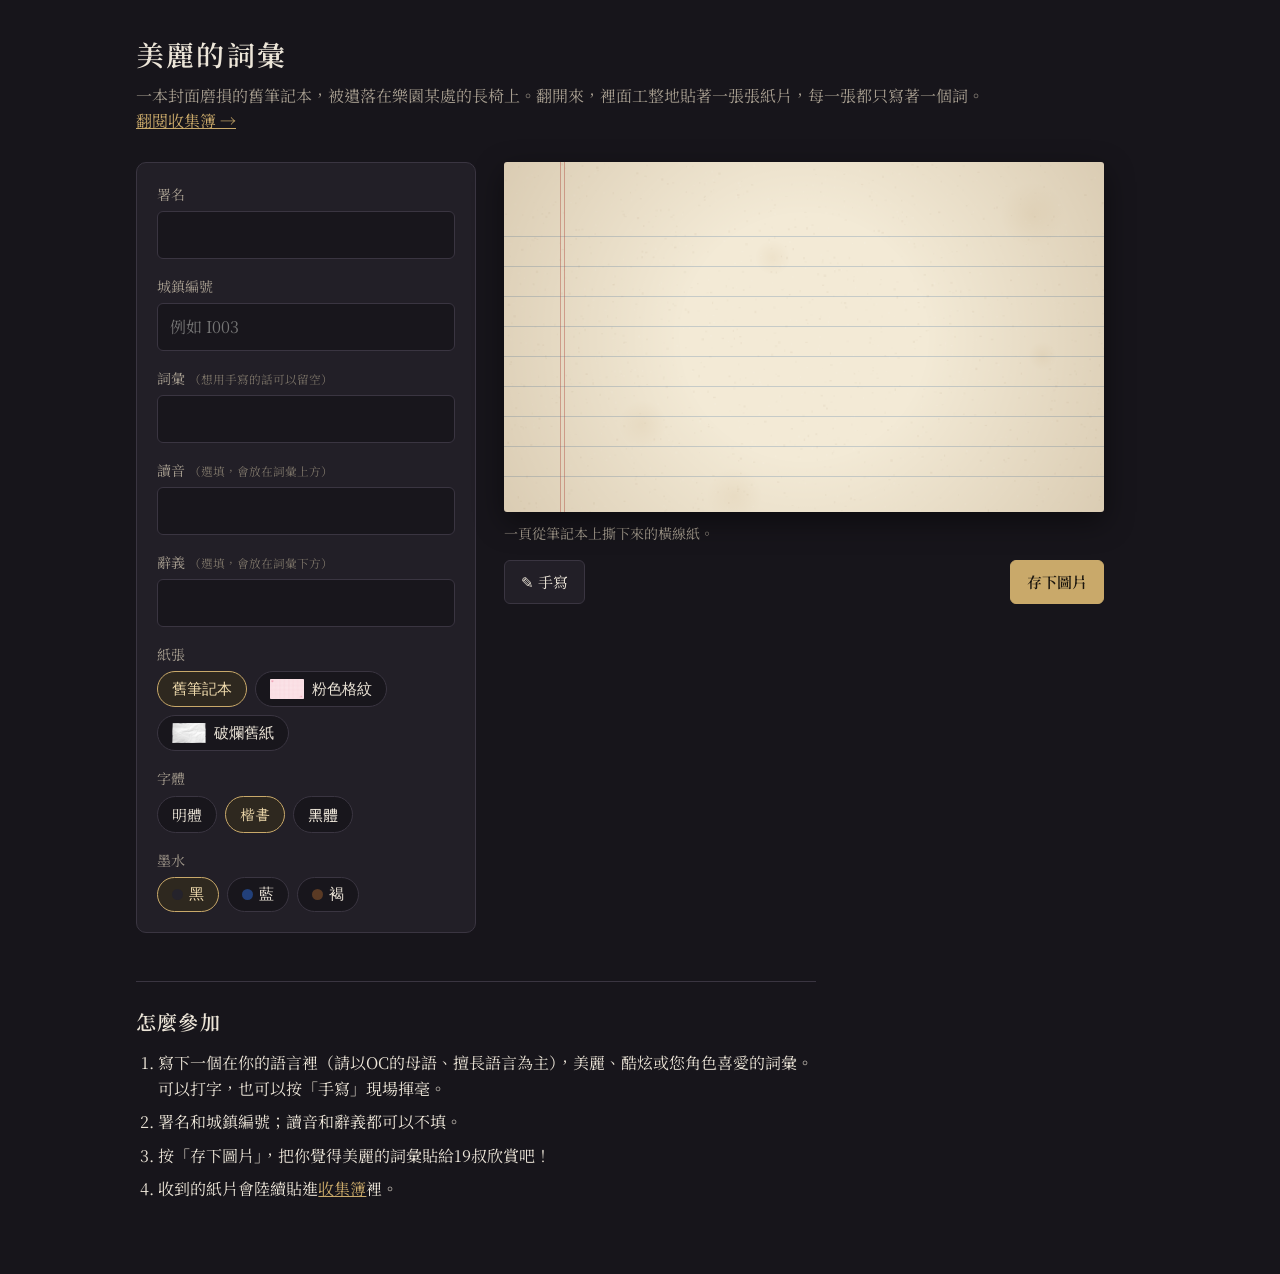
==== index.html @ 9ce546ff "把檔案移到最外層" ====
<!doctype html>
<html lang="zh-Hant">
  <head>
    <meta charset="utf-8" />
    <meta name="viewport" content="width=device-width, initial-scale=1" />
    <title>我在尋找字</title>
    <link rel="preconnect" href="https://fonts.googleapis.com" />
    <link rel="preconnect" href="https://fonts.gstatic.com" crossorigin />
    <link
      href="https://fonts.googleapis.com/css2?family=LXGW+WenKai+TC&family=Noto+Sans+TC:wght@500&family=Noto+Serif+TC:wght@400;600&display=swap"
      rel="stylesheet"
    />
    <link rel="stylesheet" href="css/maker.css" />
  </head>
  <body>
    <div class="wrap">
      <header>
        <h1>美麗的詞彙</h1>
        <p>
          一本封面磨損的舊筆記本，被遺落在樂園某處的長椅上。翻開來，裡面工整地貼著一張張紙片，每一張都只寫著一個詞。
        </p>
        <p><a href="book.html">翻閱收集簿 →</a></p>
      </header>

      <div class="layout">
        <div class="panel">
          <div class="field">
            <label class="lbl" for="name">署名</label>
            <input type="text" id="name" maxlength="24" autocomplete="off" />
          </div>
          <div class="field">
            <label class="lbl" for="town">城鎮編號</label>
            <input
              type="text"
              id="town"
              maxlength="16"
              autocomplete="off"
              placeholder="例如 I003"
            />
          </div>
          <div class="field">
            <label class="lbl" for="word"
              >詞彙 <small>（想用手寫的話可以留空）</small></label
            >
            <input type="text" id="word" maxlength="40" autocomplete="off" />
          </div>
          <div class="field">
            <label class="lbl" for="reading"
              >讀音 <small>（選填，會放在詞彙上方）</small></label
            >
            <input type="text" id="reading" maxlength="40" autocomplete="off" />
          </div>
          <div class="field">
            <label class="lbl" for="meaning"
              >辭義 <small>（選填，會放在詞彙下方）</small></label
            >
            <input type="text" id="meaning" maxlength="60" autocomplete="off" />
          </div>
          <div class="field">
            <span class="lbl">紙張</span>
            <div class="chips" id="papers"></div>
          </div>
          <div class="field">
            <span class="lbl">字體</span>
            <div class="chips" id="fonts"></div>
          </div>
          <div class="field">
            <span class="lbl">墨水</span>
            <div class="chips" id="inks"></div>
          </div>
        </div>

        <div class="preview-col">
          <div class="canvas-box">
            <canvas
              id="card"
              width="1200"
              height="700"
              aria-label="詞彙卡預覽"
            ></canvas>
          </div>
          <p class="paper-desc" id="paperDesc"></p>
          <div class="toolbar">
            <button class="btn" id="drawToggle" type="button">✎ 手寫</button>
            <div class="pen-tools" id="penTools">
              <label class="lbl" for="penSize" style="margin: 0">筆粗</label>
              <input
                type="range"
                id="penSize"
                min="1"
                max="8"
                step="0.5"
                value="3"
              />
              <button class="btn" id="undo" type="button">復原</button>
              <button class="btn" id="clearInk" type="button">清除手寫</button>
            </div>
            <button
              class="btn primary"
              id="save"
              type="button"
              style="margin-left: auto"
            >
              存下圖片
            </button>
          </div>
          <p class="hint" id="drawHint" hidden>
            手寫模式中：直接在卡片上寫字。寫完再按一次「手寫」就能恢復捲動頁面。
          </p>
          <div class="result" id="result">
            <img id="resultImg" alt="完成的詞彙卡" />
            <p>如果沒有自動下載，請長按圖片、右鍵另存或原地哭泣。</p>
          </div>
        </div>
      </div>

      <section class="howto">
        <h2>怎麼參加</h2>
        <ol>
          <li>
            寫下一個在你的語言裡（請以OC的母語、擅長語言為主），美麗、酷炫或您角色喜愛的詞彙。可以打字，也可以按「手寫」現場揮毫。
          </li>
          <li>署名和城鎮編號；讀音和辭義都可以不填。</li>
          <li>按「存下圖片」，把你覺得美麗的詞彙貼給19叔欣賞吧！</li>
          <li>收到的紙片會陸續貼進<a href="book.html">收集簿</a>裡。</li>
        </ol>
      </section>
    </div>

    <script src="js/maker.js"></script>
  </body>
</html>
---- css/maker.css ----
:root {
  --bg: #17151b;
  --panel: #221f27;
  --line: #3a3541;
  --text: #ece5d8;
  --muted: #a69d8f;
  --accent: #c9a96a;
  --paper: #f3ead6;
}

* {
  box-sizing: border-box;
}

html,
body {
  margin: 0;
}

body {
  background: var(--bg);
  color: var(--text);
  font-family: "Noto Serif TC", serif;
  line-height: 1.6;
  min-height: 100vh;
}

.wrap {
  max-width: 1040px;
  margin: 0 auto;
  padding: 32px 16px 64px;
}

header {
  margin-bottom: 28px;
}

h1 {
  font-weight: 600;
  font-size: 28px;
  margin: 0 0 6px;
  letter-spacing: .08em;
}

header p {
  margin: 0;
  color: var(--muted);
}

header a {
  color: var(--accent);
}

.layout {
  display: grid;
  grid-template-columns: 340px 1fr;
  gap: 28px;
  align-items: start;
}

@media (max-width: 860px) {
  .layout {
    grid-template-columns: 1fr;
  }

  .preview-col {
    order: -1;
  }
}

.panel {
  background: var(--panel);
  border: 1px solid var(--line);
  border-radius: 10px;
  padding: 20px;
}

.field {
  margin-bottom: 16px;
}

.field:last-child {
  margin-bottom: 0;
}

.lbl {
  display: block;
  font-size: 14px;
  color: var(--muted);
  margin-bottom: 6px;
}

.lbl small {
  color: #7d7569;
}

input[type=text] {
  width: 100%;
  padding: 10px 12px;
  font: inherit;
  font-size: 16px;
  color: var(--text);
  background: #18161c;
  border: 1px solid var(--line);
  border-radius: 6px;
}

input[type=text]:focus {
  outline: none;
  border-color: var(--accent);
}

.chips {
  display: flex;
  flex-wrap: wrap;
  gap: 8px;
}

.chip {
  border: 1px solid var(--line);
  background: #18161c;
  color: var(--text);
  padding: 7px 14px;
  border-radius: 999px;
  cursor: pointer;
  font-size: 15px;
}

.chip[aria-pressed=true] {
  border-color: var(--accent);
  background: #2e281f;
  color: #f1dcae;
}

.chip .thumb {
  display: inline-block;
  width: 34px;
  height: 20px;
  margin-right: 8px;
  vertical-align: -5px;
  object-fit: contain;
}

.chip .dot {
  display: inline-block;
  width: 11px;
  height: 11px;
  border-radius: 50%;
  margin-right: 6px;
  vertical-align: -1px;
}

.preview-col {
  position: sticky;
  top: 16px;
}

@media (max-width: 860px) {
  .preview-col {
    position: static;
  }
}

.canvas-box {
  position: relative;
  width: 100%;
  max-width: 600px;
}

#card {
  width: 100%;
  height: auto;
  aspect-ratio: 600 / 350;
  display: block;
  border-radius: 3px;
  box-shadow: 0 10px 30px rgba(0, 0, 0, .45);
  touch-action: auto;
  cursor: default;
}

#card.drawing {
  touch-action: none;
  cursor: crosshair;
  outline: 2px dashed var(--accent);
  outline-offset: 4px;
}

.paper-desc {
  color: var(--muted);
  font-size: 14px;
  margin: 10px 0 0;
  max-width: 600px;
  min-height: 1.6em;
}

.paper-desc:empty {
  display: none;
}

.toolbar {
  display: flex;
  flex-wrap: wrap;
  align-items: center;
  gap: 10px;
  margin-top: 16px;
  max-width: 600px;
}

.btn {
  font: inherit;
  font-size: 15px;
  padding: 9px 16px;
  border-radius: 6px;
  cursor: pointer;
  border: 1px solid var(--line);
  background: var(--panel);
  color: var(--text);
}

.btn:disabled {
  opacity: .4;
  cursor: default;
}

.btn.primary {
  background: var(--accent);
  border-color: var(--accent);
  color: #1c170f;
  font-weight: 600;
}

.btn.on {
  border-color: var(--accent);
  color: #f1dcae;
  background: #2e281f;
}

.pen-tools {
  display: none;
  align-items: center;
  gap: 10px;
  flex-wrap: wrap;
}

.pen-tools.show {
  display: flex;
}

.pen-tools input[type=range] {
  width: 110px;
  accent-color: var(--accent);
}

.hint {
  color: var(--muted);
  font-size: 14px;
  margin: 10px 0 0;
  max-width: 600px;
}

.result {
  margin-top: 24px;
  max-width: 600px;
  display: none;
}

.result.show {
  display: block;
}

.result img {
  width: 100%;
  display: block;
  border-radius: 3px;
}

.result p {
  color: var(--muted);
  font-size: 14px;
  margin: 8px 0 0;
}

.howto {
  margin-top: 48px;
  padding-top: 24px;
  border-top: 1px solid var(--line);
  max-width: 680px;
}

.howto h2 {
  font-size: 20px;
  font-weight: 600;
  margin: 0 0 12px;
  letter-spacing: .06em;
}

.howto ol {
  margin: 0;
  padding-left: 1.4em;
  color: var(--text);
}

.howto li {
  margin-bottom: 8px;
}

.howto a {
  color: var(--accent);
}
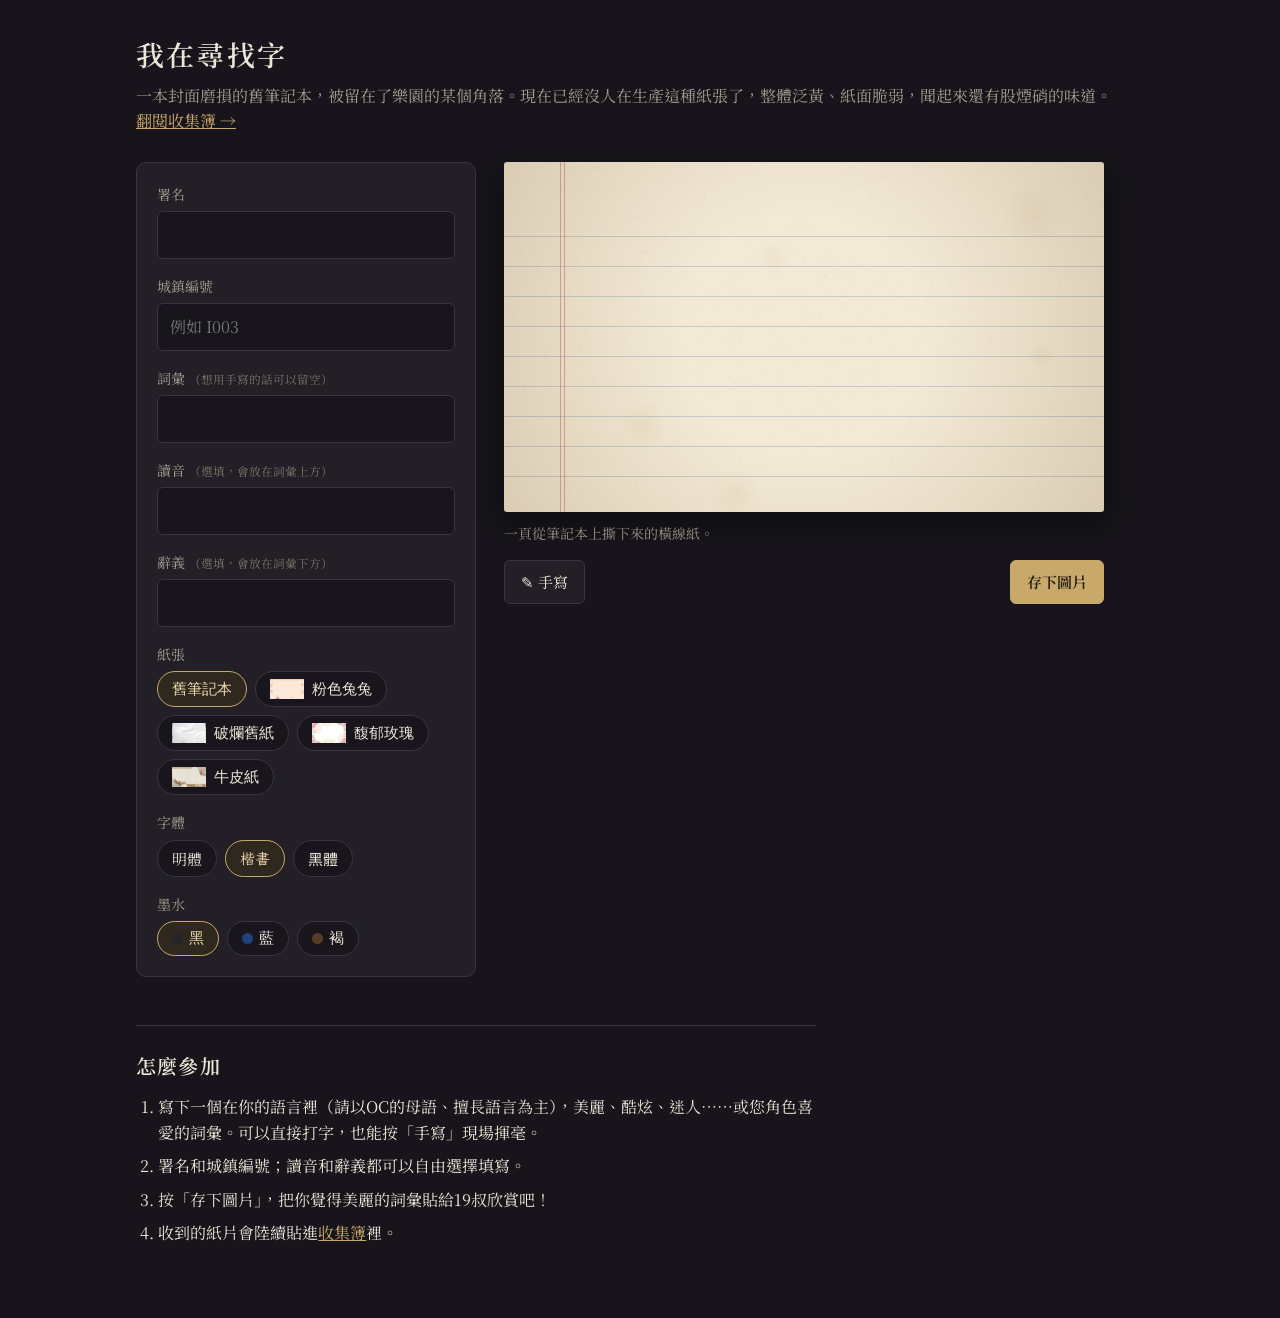
==== commit 6ac0fb4d: "+ㄌ範例" ====
--- a/index.html
+++ b/index.html
@@ -15,9 +15,9 @@
   <body>
     <div class="wrap">
       <header>
-        <h1>美麗的詞彙</h1>
+        <h1>我在尋找字</h1>
         <p>
-          一本封面磨損的舊筆記本，被遺落在樂園某處的長椅上。翻開來，裡面工整地貼著一張張紙片，每一張都只寫著一個詞。
+          一本封面磨損的舊筆記本，被留在了樂園的某個角落。現在已經沒人在生產這種紙張了，整體泛黃、紙面脆弱，聞起來還有股煙硝的味道。
         </p>
         <p><a href="book.html">翻閱收集簿 →</a></p>
       </header>
@@ -118,9 +118,9 @@
         <h2>怎麼參加</h2>
         <ol>
           <li>
-            寫下一個在你的語言裡（請以OC的母語、擅長語言為主），美麗、酷炫或您角色喜愛的詞彙。可以打字，也可以按「手寫」現場揮毫。
+            寫下一個在你的語言裡（請以OC的母語、擅長語言為主），美麗、酷炫、迷人……或您角色喜愛的詞彙。可以直接打字，也能按「手寫」現場揮毫。
           </li>
-          <li>署名和城鎮編號；讀音和辭義都可以不填。</li>
+          <li>署名和城鎮編號；讀音和辭義都可以自由選擇填寫。</li>
           <li>按「存下圖片」，把你覺得美麗的詞彙貼給19叔欣賞吧！</li>
           <li>收到的紙片會陸續貼進<a href="book.html">收集簿</a>裡。</li>
         </ol>
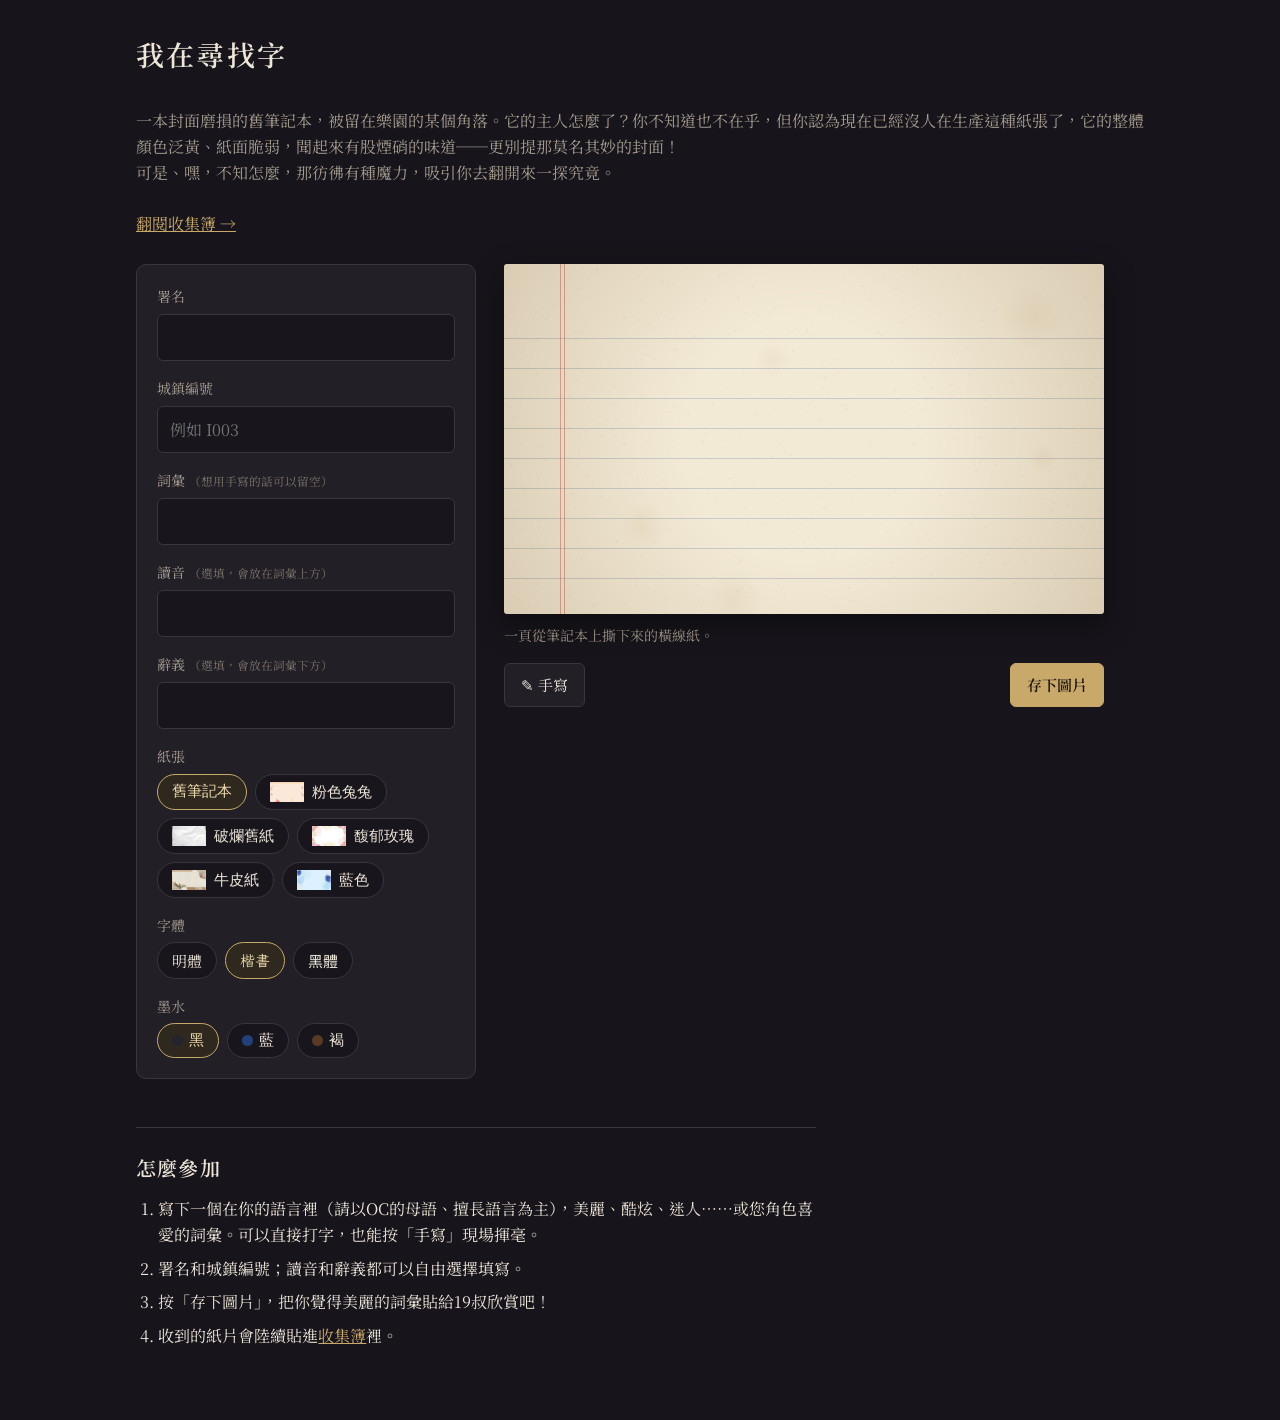
==== commit 8f49ecd5: "但願完成版" ====
--- a/index.html
+++ b/index.html
@@ -16,9 +16,12 @@
     <div class="wrap">
       <header>
         <h1>我在尋找字</h1>
+        <br />
         <p>
-          一本封面磨損的舊筆記本，被留在了樂園的某個角落。現在已經沒人在生產這種紙張了，整體泛黃、紙面脆弱，聞起來還有股煙硝的味道。
+          一本封面磨損的舊筆記本，被留在樂園的某個角落。它的主人怎麼了？你不知道也不在乎，但你認為現在已經沒人在生產這種紙張了，它的整體顏色泛黃、紙面脆弱，聞起來有股煙硝的味道──更別提那莫名其妙的封面！
         </p>
+        <p>可是、嘿，不知怎麼，那彷彿有種魔力，吸引你去翻開來一探究竟。</p>
+        <br />
         <p><a href="book.html">翻閱收集簿 →</a></p>
       </header>
 
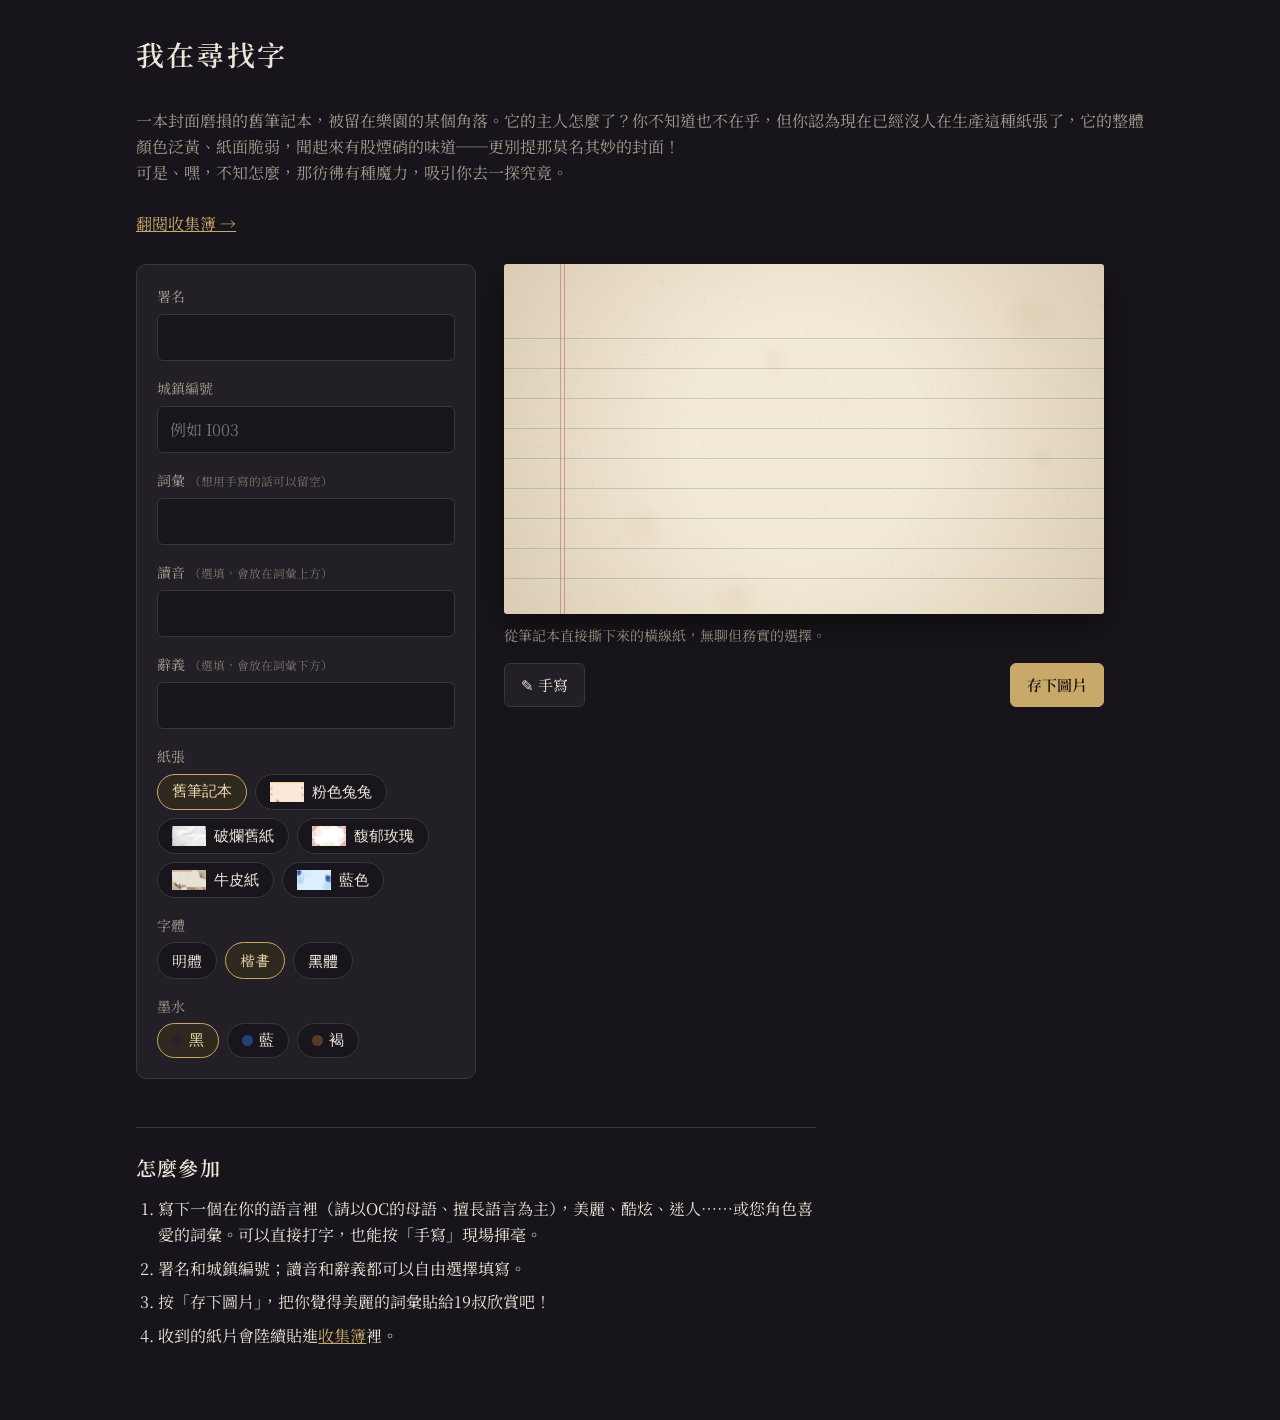
==== commit 8678f8c6: "new1" ====
--- a/index.html
+++ b/index.html
@@ -20,7 +20,7 @@
         <p>
           一本封面磨損的舊筆記本，被留在樂園的某個角落。它的主人怎麼了？你不知道也不在乎，但你認為現在已經沒人在生產這種紙張了，它的整體顏色泛黃、紙面脆弱，聞起來有股煙硝的味道──更別提那莫名其妙的封面！
         </p>
-        <p>可是、嘿，不知怎麼，那彷彿有種魔力，吸引你去翻開來一探究竟。</p>
+        <p>可是、嘿，不知怎麼，那彷彿有種魔力，吸引你去一探究竟。</p>
         <br />
         <p><a href="book.html">翻閱收集簿 →</a></p>
       </header>
